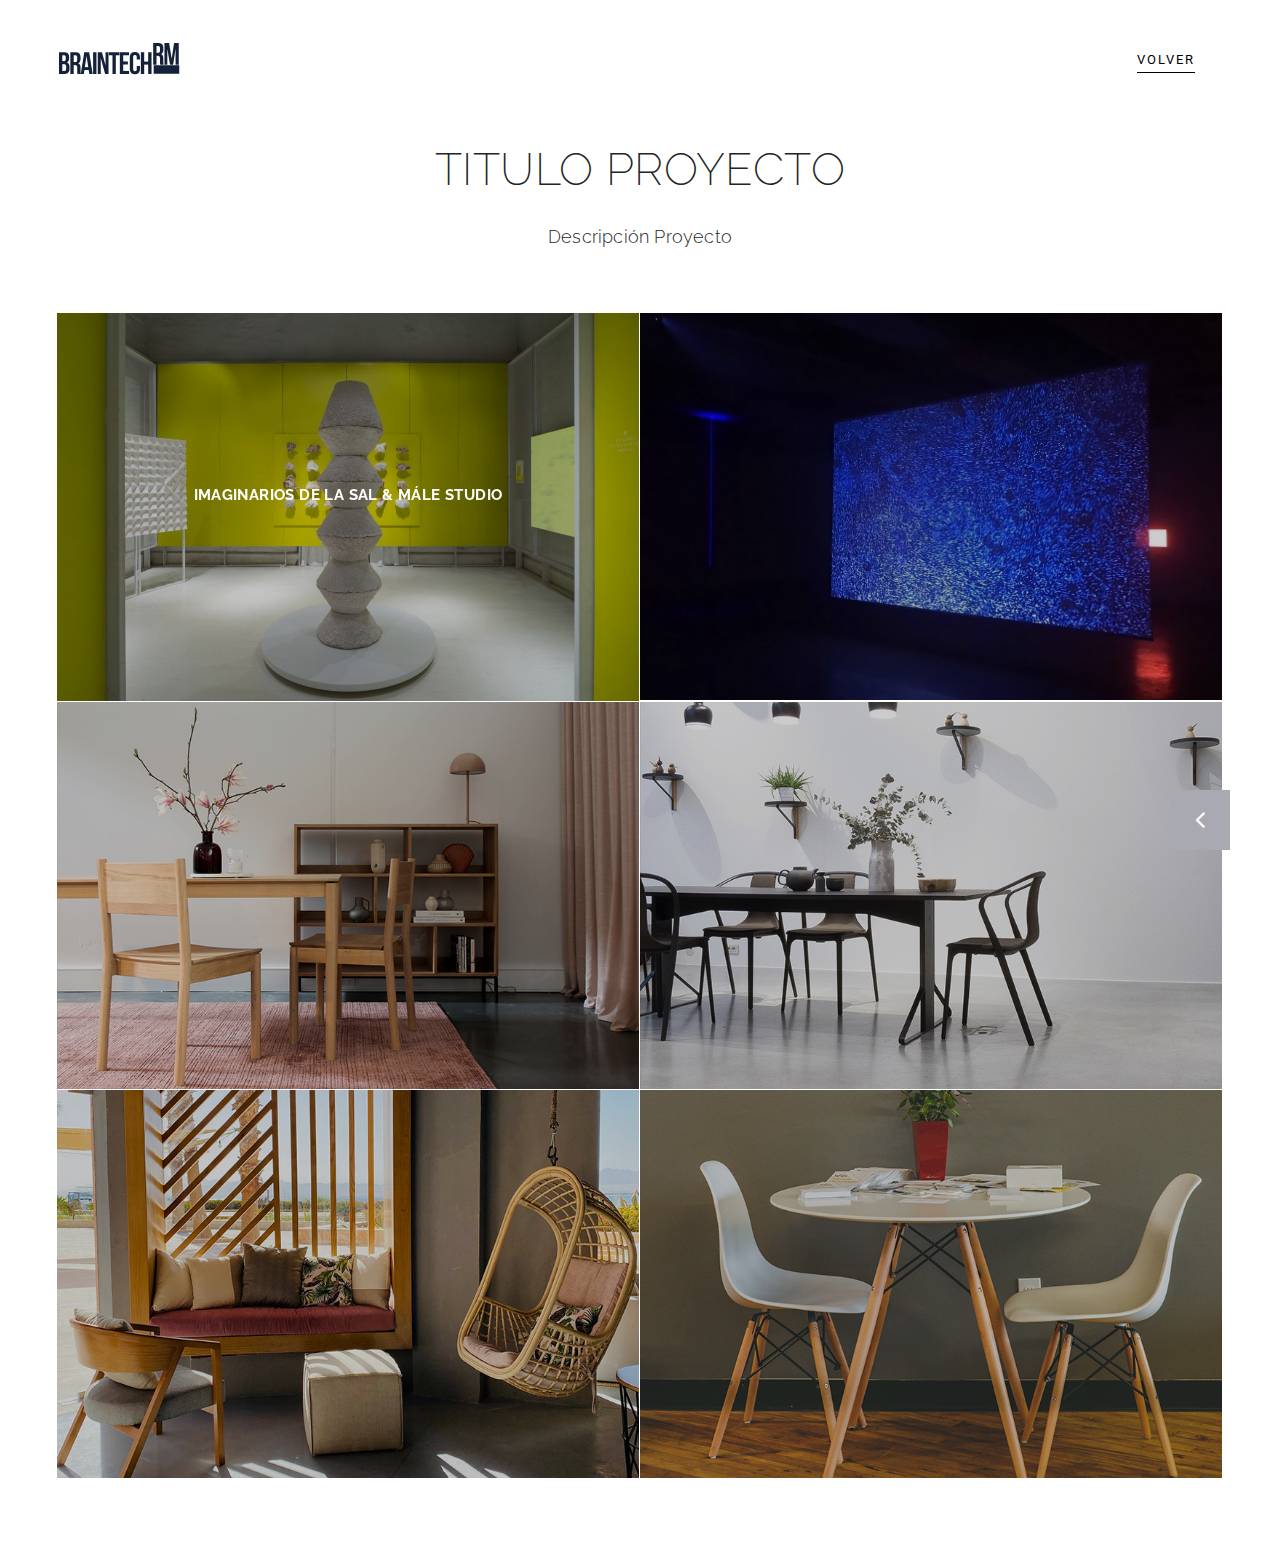
==== fotos1.html @ a2b2bf4c "updated" ====
<!DOCTYPE html>
<html lang="en">
	<head>
		<meta charset="utf-8">
		<meta http-equiv="X-UA-Compatible" content="IE=edge">
		<meta name="viewport" content="width=device-width, initial-scale=1">
		<!-- The above 3 meta tags *must* come first in the head; any other head content must come *after* these tags -->
		<meta name="description" content="">
		<meta name="author" content="">
		<link rel="icon" href="favicon.ico">
		<title>BraintechRM</title>
		<!-- Bootstrap core CSS -->
		<link href="css/bootstrap.min.css" rel="stylesheet">
		<link rel="stylesheet" href="https://maxcdn.bootstrapcdn.com/font-awesome/4.4.0/css/font-awesome.min.css">
		<!-- Custom styles for this template -->
		<link href="css/owl.carousel.css" rel="stylesheet">
		<link href="css/owl.theme.default.min.css"  rel="stylesheet">
		<link href="css/animate.css" rel="stylesheet">
		<link href="css/style.css" rel="stylesheet">
	</head>

    <body id="page-top">
		<!-- Navigation -->
		<nav class="navbar navbar-default">
			<div class="container">
				<!-- Brand and toggle get grouped for better mobile display -->
				<div class="navbar-header page-scroll">
					<a class="navbar-brand page-scroll" href="index.html"><img src="images/logosmall.png" class ="" alt="Treviso theme logo"></a>
					<button type="button" class="navbar-toggle" data-toggle="collapse" data-target="#bs-example-navbar-collapse-1">
					<span class="sr-only">Toggle navigation</span>
					<span class="icon-bar"></span>
					<span class="icon-bar"></span>
					<span class="icon-bar"></span>
					</button>
					
				</div>
				<!-- Collect the nav links, forms, and other content for toggling -->
				<div class="collapse navbar-collapse" id="bs-example-navbar-collapse-1">
					<ul class="nav navbar-nav navbar-right">
						<li>
							<a href="index.html">Volver</a>
						</li>
					</ul>
				</div>
				<!-- /.navbar-collapse -->
			</div>
            <section id="fotosproyecto1">
                <div class="container">
                <div class="row">
                    <div class="col-lg-12 text-center">
                        <div class="section-title">
                            <h2>Titulo Proyecto</h2>
                            <p>Descripción Proyecto</p>
                        </div>
                    </div>
                </div>
                <div class="row row-0-gutter">
                    <!-- start portfolio item -->
                    <div class="col-md-6 col-0-gutter">
                        <div class="ot-portfolio-item">
                            <figure class="effect-bubba">
                                <img src="images/demo/imaginariosdelasal-01.jpeg" alt="img02" class="img-responsive" />
                                <figcaption>
                                    <h2>Imaginarios de la Sal & MÁLE STUDIO</h2>
								    <p>Programación Audiovisual</p>
                                    <a href="#" data-toggle="modal" data-target="#Modal-11">View more</a>
                                </figcaption>
                            </figure>
                        </div>
                    </div>
                    <!-- end portfolio item -->
                    <!-- start portfolio item -->
                    <div class="col-md-6 col-0-gutter">
                        <div class="ot-portfolio-item">
                            <figure class="effect-bubba">
                                <img src="images/demo/camanchaca-01.jpeg" alt="img02" class="img-responsive" />
                                <figcaption>
                                    <a href="#" data-toggle="modal" data-target="#Modal-2">View more</a>
                                </figcaption>
                            </figure>
                        </div>
                    </div>
                    <!-- end portfolio item -->
                </div>
                <div class="row row-0-gutter">
                    <!-- start portfolio item -->
                    <div class="col-md-6 col-0-gutter">
                        <div class="ot-portfolio-item">
                            <figure class="effect-bubba">
                                <img src="images/demo/portfolio-3.jpg" alt="img02" class="img-responsive" />
                                <figcaption>
                                    <a href="#" data-toggle="modal" data-target="#Modal-3">View more</a>
                                </figcaption>
                            </figure>
                        </div>
                    </div>
                    <!-- end portfolio item -->
                    <!-- start portfolio item -->
                    <div class="col-md-6 col-0-gutter">
                        <div class="ot-portfolio-item">
                            <figure class="effect-bubba">
                                <img src="images/demo/portfolio-4.jpg" alt="img02" class="img-responsive" />
                                <figcaption>
                                    <a href="#" data-toggle="modal" data-target="#Modal-4">View more</a>
                                </figcaption>
                            </figure>
                        </div>
                    </div>
                    <!-- end portfolio item -->
                </div>
                <div class="row row-0-gutter">
                    <!-- start portfolio item -->
                    <div class="col-md-6 col-0-gutter">
                        <div class="ot-portfolio-item">
                            <figure class="effect-bubba">
                                <img src="images/demo/portfolio-5.jpg" alt="img02" class="img-responsive" />
                                <figcaption>
                                    <a href="#" data-toggle="modal" data-target="#Modal-5">View more</a>
                                </figcaption>
                            </figure>
                        </div>
                    </div>
                    <!-- end portfolio item -->
                    <!-- start portfolio item -->
                    <div class="col-md-6 col-0-gutter">
                        <div class="ot-portfolio-item">
                            <figure class="effect-bubba">
                                <img src="images/demo/portfolio-6.jpg" alt="img02" class="img-responsive" />
                                <figcaption>
                                    <a href="#" data-toggle="modal" data-target="#Modal-2">View more</a>
                                </figcaption>
                            </figure>
                        </div>
                    </div>
                    <!-- end portfolio item -->
                </div>
                </div><!-- container -->
            </section>
            <p id="back-top">
                <a href="index.html"><i class="fa fa-angle-left"></i></a>  
            </p>


            		<!-- Modal for portfolio item 1 -->
		<div class="modal fade" id="Modal-11" tabindex="-1" role="dialog" aria-labelledby="Modal-label-11">
			<div class="modal-dialog" role="document">
				<div class="modal-content">
					<div class="modal-header">
						<button type="button" class="close" data-dismiss="modal" aria-label="Close"><span aria-hidden="true">&times;</span></button>
						<h4 class="modal-title" id="Modal-label-1">Dean & Letter</h4>
					</div>
					<div class="modal-body">
						<img src="images/demo/imaginariosdelasal-01.jpeg" alt="img01" class="img-responsive" />
						<div class="modal-works"><span>Programación Audiovisual</span><span>Diseño de Hardware</span></div>
						<p>Imaginarios de la Sal fue un proyecto que involucraba</p>
					</div>
					<div class="modal-footer">
						<button type="button" class="btn btn-default" data-dismiss="modal">Close</button>
					</div>
				</div>
			</div>
		</div>

		<!-- Modal for portfolio item 2 -->
		<div class="modal fade" id="Modal-2" tabindex="-1" role="dialog" aria-labelledby="Modal-label-2">
			<div class="modal-dialog" role="document">
				<div class="modal-content">
					<div class="modal-header">
						<button type="button" class="close" data-dismiss="modal" aria-label="Close"><span aria-hidden="true">&times;</span></button>
						<h4 class="modal-title" id="Modal-label-2">Startup Framework</h4>
					</div>
					<div class="modal-body">
						<img src="images/demo/imaginariosdelasal-01.jpeg" alt="img01" class="img-responsive" />
						<div class="modal-works"><span>Branding</span><span>Web Design</span></div>
						<p>Temporibus autem quibusdam et aut officiis debitis aut rerum necessitatibus saepe</p>
					</div>
					<div class="row">
						<div class="col-lg-12 text-center">
							<div id="success"></div>
							<a href="fotos1.html">
							<button class="btn">Ver Más Imagenes</button>
							</a>
						</div>
					</div>
					<div class="modal-footer">
						<button type="button" class="btn btn-default" data-dismiss="modal">Close</button>
					</div>
				</div>
			</div>
		</div>

		<!-- Modal for portfolio item 3 -->
		<div class="modal fade" id="Modal-3" tabindex="-1" role="dialog" aria-labelledby="Modal-label-3">
			<div class="modal-dialog" role="document">
				<div class="modal-content">
					<div class="modal-header">
						<button type="button" class="close" data-dismiss="modal" aria-label="Close"><span aria-hidden="true">&times;</span></button>
						<h4 class="modal-title" id="Modal-label-3">Lamp & Velvet</h4>
					</div>
					<div class="modal-body">
						<img src="images/demo/portfolio-3.jpg" alt="img01" class="img-responsive" />
						<div class="modal-works"><span>Branding</span><span>Web Design</span></div>
						<p>Temporibus autem quibusdam et aut officiis debitis aut rerum necessitatibus saepe</p>
					</div>
					<div class="modal-footer">
						<button type="button" class="btn btn-default" data-dismiss="modal">Close</button>
					</div>
				</div>
			</div>
		</div>

		<!-- Modal for portfolio item 4 -->
		<div class="modal fade" id="Modal-4" tabindex="-1" role="dialog" aria-labelledby="Modal-label-4">
			<div class="modal-dialog" role="document">
				<div class="modal-content">
					<div class="modal-header">
						<button type="button" class="close" data-dismiss="modal" aria-label="Close"><span aria-hidden="true">&times;</span></button>
						<h4 class="modal-title" id="Modal-label-4">Smart Name</h4>
					</div>
					<div class="modal-body">
						<img src="images/demo/portfolio-4.jpg" alt="img01" class="img-responsive" />
						<div class="modal-works"><span>Branding</span><span>Web Design</span></div>
						<p>Temporibus autem quibusdam et aut officiis debitis aut rerum necessitatibus saepe</p>
					</div>
					<div class="modal-footer">
						<button type="button" class="btn btn-default" data-dismiss="modal">Close</button>
					</div>
				</div>
			</div>
		</div>

		<!-- Modal for portfolio item 5 -->
		<div class="modal fade" id="Modal-5" tabindex="-1" role="dialog" aria-labelledby="Modal-label-5">
			<div class="modal-dialog" role="document">
				<div class="modal-content">
					<div class="modal-header">
						<button type="button" class="close" data-dismiss="modal" aria-label="Close"><span aria-hidden="true">&times;</span></button>
					</div>
					<div class="modal-body">
						<img src="images/demo/portfolio-5.jpg" alt="img01" class="img-responsive" />
						<div class="modal-works"><span>Branding</span><span>Web Design</span></div>
					</div>
					<div class="modal-footer">
						<button type="button" class="btn btn-default" data-dismiss="modal">Close</button>
					</div>
				</div>
			</div>
		</div>
       </body> 
</html>
---- css/style.css ----
/*------------------------------------------------------------------

Project:	Treviso - One page multi purpose page
Version:	1.0
Last change:	17/08/2015 [...]
Designed by:	MOOZ Themes / www.MOOZthemes.com
Primary use:	One page

/*--------------------
Import Google Fonts
--------------------*/

/* main font for menu. */
@import url(http://fonts.googleapis.com/css?family=Roboto:400|Raleway:200,300,400,500,700,900);

/*--------------------
1. General
--------------------*/

body {
    margin: 0px;
    font-family: "Raleway", Sans-serif;
}

h1,
h2,
h3,
h4,
h5,
h6 {
    font-weight: 200;
    letter-spacing: 0.4px;
    font-family: "Raleway", Sans-serif;
    color: #232323;
}

p {
    font-family: 'Raleway', sans-serif;
    font-size: 17px;
    font-weight: 300;
    line-height: 28px;
    letter-spacing: 0.2px;
    color: #252525;
}

a:hover,
a:focus,
a:active,
a.active {
    color: #fec503;
}

a,
a:hover,
a:focus,
a:active,
a.active {
    outline: 0;
}

.container-fluid {
    padding-right: 0;
    padding-left: 0;
}

::selection {
    text-shadow: none;
    background: #fed136;
}

@media (min-width: 768px) {
    section {
        padding: 150px 0;
    }
}

section {
    padding: 35px 0 60px;
}


/*--------------------
1.1 Reset bootstrap
--------------------*/

.row-0-gutter {
    margin-left: -13px;
    margin-right: -13px;
}

.col-0-gutter {
    padding-left: 0;
    padding-right: 0;
}

/*--------------------
2. Navigation
--------------------*/


.navbar-default {
    background-color: #F1F1F1;
    border-color: transparent
}

.navbar-default .navbar-brand {
    color: #fff;
    padding: 5px;
}

.navbar-default .navbar-brand:hover,
.navbar-default .navbar-brand:focus,
.navbar-default .navbar-brand:active,
.navbar-default .navbar-brand.active {
    color: #fec503
}

.navbar-default .navbar-collapse {
    border-color: rgba(255, 255, 255, .02)
}

.navbar-default .navbar-toggle {
    background-color: #fed136;
    border-color: #fed136
}

.navbar-default .navbar-toggle .icon-bar {
    background-color: #fff
}

.navbar-default .navbar-toggle:hover,
.navbar-default .navbar-toggle:focus {
    background-color: #fed136
}

.navbar-default .nav li a {
    font-family: "Roboto", sans-serif;
    text-transform: uppercase;
    font-size: 13px;
    font-weight: 400;
    letter-spacing: 2px;
    color: #000;
    border-bottom: 1px solid;
    border-color: #000;
    margin: 10px 15px;
    padding: 0 0 2px 0;
}

.navbar-default .nav li a:hover,
.navbar-default .nav li a:focus {
    border-color: #991919;
    outline: 0
}

.navbar-default .navbar-nav>.active>a {
    border-radius: 0;
    color: #fff;
    background-color: #fed136
}

.navbar-default .navbar-nav>.active>a:hover,
.navbar-default .navbar-nav>.active>a:focus {
    color: #fff;
    background-color: #fec503
}

@media (min-width:768px) {
    .navbar-default {
        background-color: transparent;
        padding: 40px 0 0px;
        -webkit-transition: padding .3s;
        -moz-transition: padding .3s;
        transition: padding .3s;
        border: 0
    }

    .navbar-default .navbar-brand {
        font-size: 2em;
        -webkit-transition: all .3s;
        -moz-transition: all .3s;
        transition: all .3s; 
        padding: 0px;
    }

    .navbar-default .navbar-nav>.active>a {
        border-radius: 3px
    }

    .navbar-default.navbar-shrink {
        background-color: #222;
        padding: 10px 0
    }

    .navbar-nav>li>a {
        padding-top: 15px;
        padding-bottom: 4px;
    }
}

/*--------------------
4. Sections
--------------------*/

.section-title {
    padding-bottom: 30px;
}

.section-title h2 {
    font-size: 45px;
    text-transform: uppercase;
}

.section-title p {
    font-size: 18px;
    font-weight: 300;
    line-height: 33px;
    margin: 25px 100px 30px 100px;
}

.mz-module .section-title {
    padding: 40px 0;
}

/*--------------------
4.1. About
--------------------*/

.mz-about-container {
    padding: 0 50px;
}

.mz-module-about {
    padding: 20px;
}

.mz-about-default {
    background-color: #252525;
}

.mz-about-dark {
    background-color: #2B2B2B;
}

.mz-module-about h3 {
    font-weight: 700;
    font-size: 13px;
    text-transform: uppercase;
    color: #FFFFFF;
    letter-spacing: 2px;
    margin-bottom: 30px;
}

.mz-module-about h4 {
    font-weight: 700;
    font-size: 11px;
    text-transform: uppercase;
    color: #FFFFFF;
    letter-spacing: 2px;
    margin-bottom: 30px;
}


.mz-module-about p {
    font-size: 14px;
    font-weight: 400;
    line-height: 27px;
    color: #9C9C9C;
}

.ot-circle {
    text-align: center;
    color: #E8E8E8;
    margin: 40px 0;
    font-size: 37px;
}

/*--------------------
4.2. Skills
--------------------*/

.skills-text h2 {
    margin: 0 0 30px;
}

.skillbar-item {
    margin-bottom: 30px;
}

.skillbar-item:last-child {
    margin-bottom: 60px;
}

.skillbar {
    position: relative;
    display: block;
    width: 100%;
}

.skillbar-bar {
    display: block;
    background-color: #FFFFFF;
    height: 10px;
    width: 100%;
    border: 1px solid #D8D8D8;
    border-radius: 10px;
}

.skillbar h3 {
    font-weight: 600;
    font-size: 13px;
    text-transform: uppercase;
    color: #3A3A3A;
    letter-spacing: 2px;
    margin: 0;
    padding: 0 0 12px 0;
}

.skillbar-percent {
    color: #fff;
    background-color: #B91919;
    float: left;
    height: 4px;
    margin: 2px 0;
    border-radius: 10px;
    border: 1px solid #B91919;
}

/*--------------------
4.3. Portfolio
--------------------*/

figure {
    position: relative;
    overflow: hidden;
    margin: 0 1px 1px 0;
    background: #726FB9;
    text-align: center;
    cursor: pointer;
}

figcaption {
    position: absolute;
    top: 0;
    left: 0;
    width: 100%;
    height: 100%;
}

.ot-portfolio-item figure figcaption>a {
    z-index: 1000;
    text-indent: 200%;
    white-space: nowrap;
    font-size: 0;
    opacity: 0;
}

.ot-portfolio-item figure figcaption,
.ot-portfolio-item figure figcaption>a {
    position: absolute;
    top: 0;
    left: 0;
    width: 100%;
    height: 100%;
}

figure.effect-bubba {
    background: #000;
    margin-bottom: 1px;
}

figure.effect-bubba img {
    opacity: 0.8;
    -webkit-transition: opacity 0.35s;
    transition: opacity 0.35s;
}

figure.effect-bubba:hover img {
    opacity: 0.4;
}

figure.effect-bubba figcaption::before,
figure.effect-bubba figcaption::after {
    position: absolute;
    top: 30px;
    right: 30px;
    bottom: 30px;
    left: 30px;
    content: '';
    opacity: 0;
    -webkit-transition: opacity 0.35s, -webkit-transform 0.35s;
    transition: opacity 0.35s, transform 0.35s;
}

figure.effect-bubba figcaption::before {
    border-top: 1px solid #fff;
    border-bottom: 1px solid #fff;
    -webkit-transform: scale(0, 1);
    transform: scale(0, 1);
}

figure.effect-bubba figcaption::after {
    border-right: 1px solid #fff;
    border-left: 1px solid #fff;
    -webkit-transform: scale(1, 0);
    transform: scale(1, 0);
}

figure.effect-bubba h2 {
    color: #fff;
    font-size: 15px;
    font-weight: 700;
    text-transform: uppercase;
    padding-top: 30%;
    -webkit-transition: -webkit-transform 0.35s;
    transition: transform 0.35s;
    -webkit-transform: translate3d(0, -20px, 0);
    transform: translate3d(0, -20px, 0);
}

figure.effect-bubba p {
    color: #fff;
    font-size: 13px;
    font-weight: 500;
    padding: 20px 2.5em;
    opacity: 0;
    -webkit-transition: opacity 0.35s, -webkit-transform 0.35s;
    transition: opacity 0.35s, transform 0.35s;
    -webkit-transform: translate3d(0, 20px, 0);
    transform: translate3d(0, 20px, 0);
}

figure.effect-bubba:hover figcaption::before,
figure.effect-bubba:hover figcaption::after {
    opacity: 1;
    -webkit-transform: scale(1);
    transform: scale(1);
}

figure.effect-bubba:hover h2,
figure.effect-bubba:hover p {
    opacity: 1;
    -webkit-transform: translate3d(0, 0, 0);
    transform: translate3d(0, 0, 0);
}

/*--------------------
4.4. Dark Short section (counters, quote, etc)
--------------------*/

.light-bg {
    background: #f1f1f1;
}

/*--------------------
4.5. Intro Text
--------------------*/

.intro-section {
    padding: 60px 0 0 0;
    margin: 0;
}

.intro-section .section-title {
    /*	padding: 0px 85px; */
    text-align: justify;
}

.intro-section p {
    font-size: 14px;
    color: #6B6B6B;
    font-weight: 500;
    line-height: 32px;
    padding: 47px;
    font-family: "Raleway";
    margin: 0;
    background-color: #F9F9F9;
}

/*--------------------
4.6. Team
--------------------*/

.team-item {
    text-align: center;
    background-color: #F5F5F5;
}

.team-item h3 {
    font-size: 25px;
    font-weight: 300;
    margin: 30px 0 20px;
    text-transform: uppercase;
}

.team-item .team-position {
    color: #565656;
    font-size: 12px;
    text-transform: uppercase;
    font-weight: 500;
}

.team-item p {
    font-size: 13px;
    font-weight: 500;
    color: #848484;
    padding: 18px 30px 35px 30px;
    line-height: 24px;
}

/*--------------------
4.7. Contacts
--------------------*/

section#contact form {
    width: 60%;
    margin: 15px auto;
}

section#contact.form-group {
    margin-bottom: 25px;
}

section#contact .form-group input,
section#contact .form-group textarea {
    padding: 15px;
    border: 1px solid #BBBBBB;
    border-radius: 0;
    -webkit-box-shadow: inset 0 1px 1px rgba(0, 0, 0, .075);
    box-shadow: inset 0 0px 0px rgba(0, 0, 0, .075);
    font-size: 13px;
}

.contact h3 {
    margin-bottom: 30px;
}

.contact p {
    font-size: 13px;
}

.contact .day {
    display: inline-block;
    width: 80px;
}

.contact i {
    margin-right: 5px;
}

/*--------------------
5. Footer
--------------------*/

footer {
    padding: 30px;
    background-color: #000;
}

footer p {
    color: #B7B7B7;
    margin: 0;
    font-size: 10px;
    text-transform: uppercase;
    font-weight: 500;
    letter-spacing: 1.6px;
}

footer p a {
    color: #fff;
}

footer p a span {
    color: #FF9F46;
    font-size: 10px;
    letter-spacing: 1px;
    font-weight: 700;
}

/*--------------------
6. Modal
--------------------*/

.modal-content {
    border-radius: 0;
}

.modal-header .close {
    font-size: 30px;
}

.modal-title {
    text-transform: uppercase;
    font-size: 23px;
}

.modal-body {
    padding: 0;
}

.modal-body p {
    margin: 30px 20px;
    color: #2D2D2D;
}

.modal-works {
    font-size: 11px;
    letter-spacing: 1px;
    text-transform: uppercase;
    font-weight: 500;
    color: #fff;
    margin: 25px 20px;
}

.modal-works span {
    background-color: #FED136;
    margin-right: 15px;
    padding: 5px 10px;
}

/*--------------------
3. Inside Modal
--------------------*/

header {
    margin-top: 80px;
}

.owl-slider-item {
	position: relative;
	background-color: #000;
}
.owl-slider-item img {
	opacity: 0.7;
}
.owl-slider .owl-controls {
	position: absolute;
	left: 0;
	top: 38%;
	width: 100%;	
}

.owl-slider .owl-controls .owl-nav [class*=owl-] {
	padding: 30px 40px;
	background: rgba(0, 0, 0, 0.26);
	border-radius: 0;
	margin: 0;
	font-size: 30px;
	z-index: 1000;
}

.owl-slider .owl-controls .owl-nav [class*=owl-]:hover {
    background: #000;
    color: #fff;
    text-decoration: none;
}

.owl-slider .owl-controls .owl-prev {
	float: left;
}

.owl-slider .owl-controls .owl-next {
	float: right;
}

/*--------------------
7. Components
--------------------*/

.btn-xl:hover,
.btn-xl:focus,
.btn-xl:active,
.btn-xl.active,
.open .dropdown-toggle.btn-xl {
    color: #fff;
    background-color: #fec503;
    border-color: #f6bf01;
}

.btn:hover,
.btn:focus,
.btn:active,
.btn.active,
.open .dropdown-toggle.btn {
    color: #fff;
    background-color: #fec503;
    border-color: #f6bf01;
}

.btn {
    display: inline-block;
    padding: 8px  20px;
    margin-bottom: 20px;
    font-size: 14px;
    font-weight: 400;
    line-height: 1.42857143;
    text-align: center;
    white-space: nowrap;
    vertical-align: middle;
    -ms-touch-action: manipulation;
    touch-action: manipulation;
    cursor: pointer;
    -webkit-user-select: none;
    -moz-user-select: none;
    -ms-user-select: none;
    user-select: none;
    background-image: none;
    border: 1px solid transparent;
    border-radius: 4px;
}

.btn-xl {
    color: #fff;
    background-color: #726FB9;
    border-color: #726FB9;
    font-family: "Robot", sans-serif;
    text-transform: uppercase;
    font-weight: 700;
    border-radius: 3px;
    font-size: 18px;
    padding: 20px 40px;
}

/* Back to top button
---------------------------------- */
#back-top {
    position: fixed;
    z-index: 1000;
    bottom: 40px;
    right: 50px;
}

#back-top a {
    width: 60px;
    height: 60px;
    display: block;
    text-align: center;
    font: 11px/100% Arial, Helvetica, sans-serif;
    text-transform: uppercase;
    text-decoration: none;
    color: #FFFFFF;
    background: #A9A9B1;
    /* background color transition */
    -webkit-transition: 1s;
    -moz-transition: 1s;
    transition: 1s;
}

#back-top a:hover {
    background: #fed136;
}

/* arrow icon (span tag) */
#back-top i {
    margin-top: 15px;
    font-size: 28px;
}

@media only screen and (min-width : 320px) and (max-width : 480px) {
    #back-top {
        position: fixed;
        bottom: 10px;
        right: 30px;
    }

    #back-top a {
        width: 40px;
        height: 40px;
    }

    #back-top i {
        margin-top: 7px;
        font-size: 20px;
    }
}



/* @media (max-width: 990px) {
    section {
        padding: 150px 0;
    }
    .logo {
        width: 45%;
        padding-top: 12px; 
    }
} */
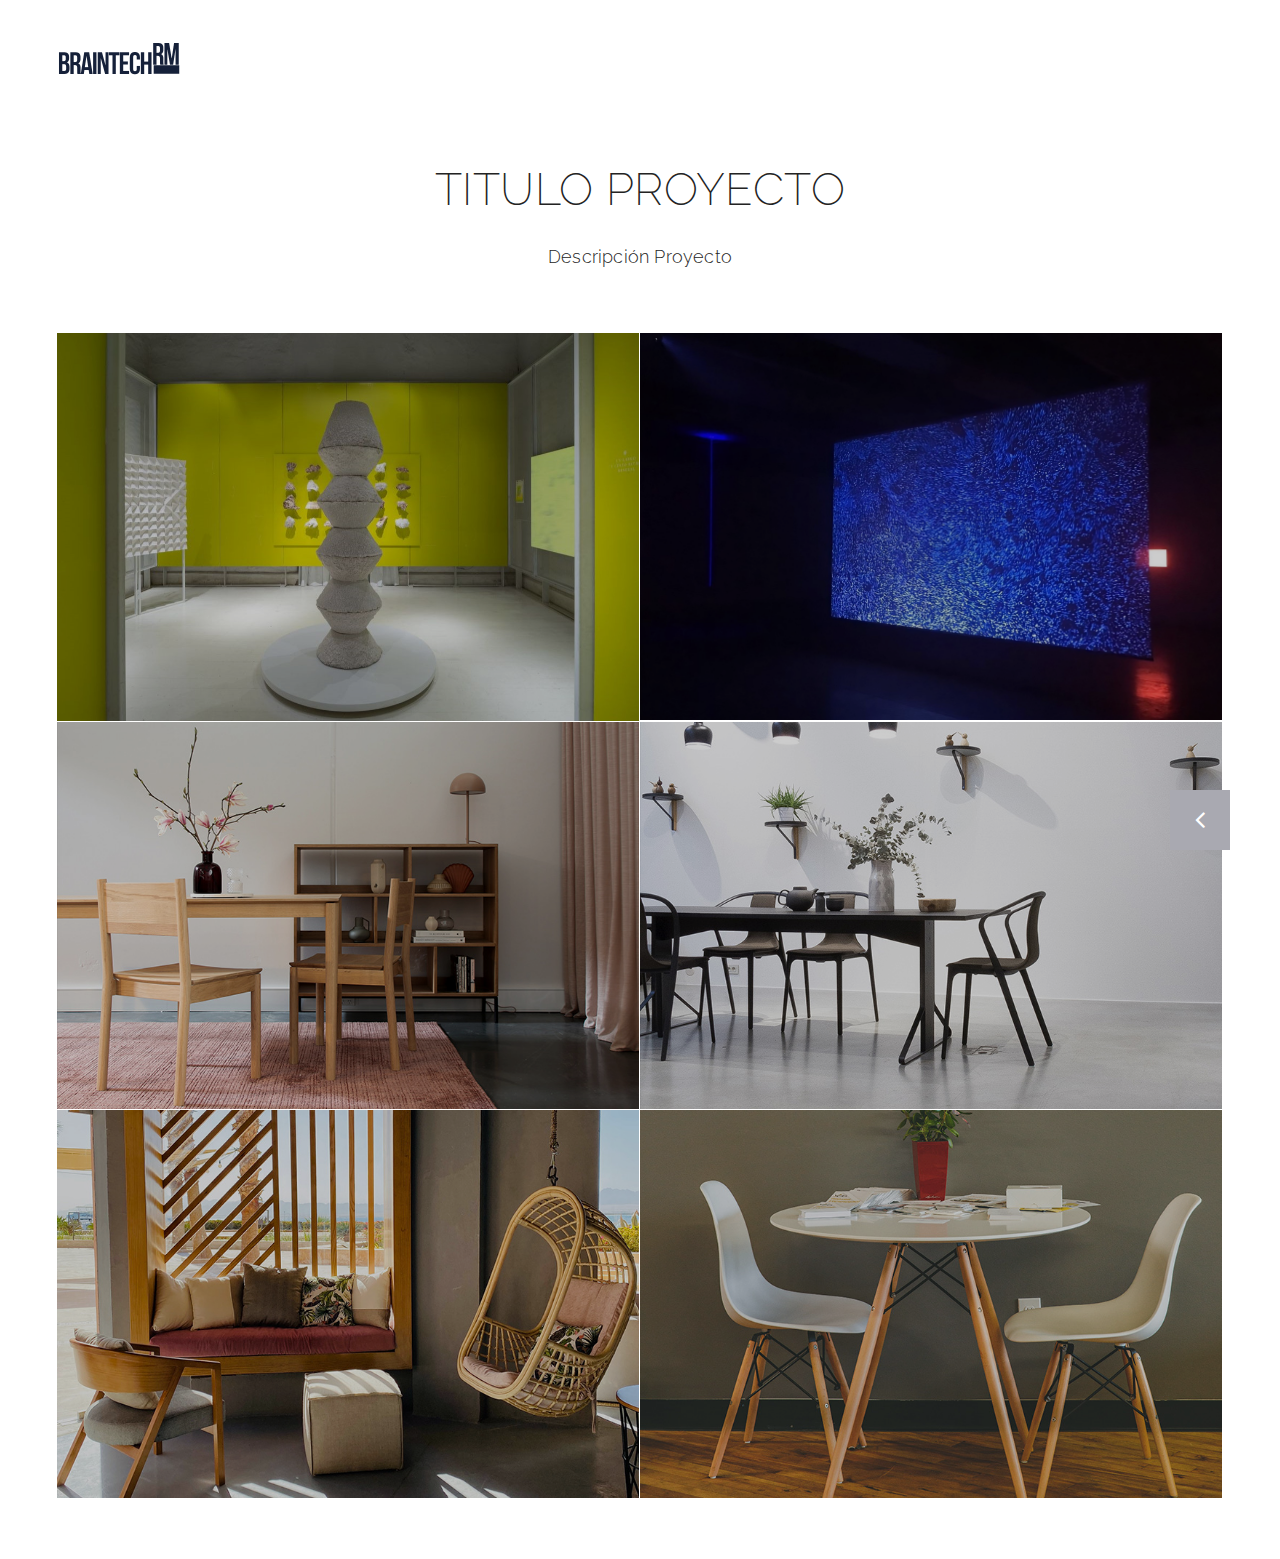
==== commit 9f74aac8: "up" ====
--- a/fotos1.html
+++ b/fotos1.html
@@ -24,26 +24,12 @@
 		<nav class="navbar navbar-default">
 			<div class="container">
 				<!-- Brand and toggle get grouped for better mobile display -->
-				<div class="navbar-header page-scroll">
-					<a class="navbar-brand page-scroll" href="index.html"><img src="images/logosmall.png" class ="" alt="Treviso theme logo"></a>
-					<button type="button" class="navbar-toggle" data-toggle="collapse" data-target="#bs-example-navbar-collapse-1">
-					<span class="sr-only">Toggle navigation</span>
-					<span class="icon-bar"></span>
-					<span class="icon-bar"></span>
-					<span class="icon-bar"></span>
-					</button>
-					
-				</div>
-				<!-- Collect the nav links, forms, and other content for toggling -->
-				<div class="collapse navbar-collapse" id="bs-example-navbar-collapse-1">
-					<ul class="nav navbar-nav navbar-right">
-						<li>
-							<a href="index.html">Volver</a>
-						</li>
-					</ul>
-				</div>
-				<!-- /.navbar-collapse -->
-			</div>
+				<div class="navbar-header">
+					<a class="navbar-brand" href="index.html"><img src="images/logosmall.png" class ="center" alt="theme logo"></a>	
+				</div>
+			</div>
+			<!-- /.container-fluid -->
+		</nav>
             <section id="fotosproyecto1">
                 <div class="container">
                 <div class="row">
@@ -61,8 +47,6 @@
                             <figure class="effect-bubba">
                                 <img src="images/demo/imaginariosdelasal-01.jpeg" alt="img02" class="img-responsive" />
                                 <figcaption>
-                                    <h2>Imaginarios de la Sal & MÁLE STUDIO</h2>
-								    <p>Programación Audiovisual</p>
                                     <a href="#" data-toggle="modal" data-target="#Modal-11">View more</a>
                                 </figcaption>
                             </figure>
--- a/css/style.css
+++ b/css/style.css
@@ -96,7 +96,6 @@
 /*--------------------
 2. Navigation
 --------------------*/
-
 
 .navbar-default {
     background-color: #F1F1F1;
